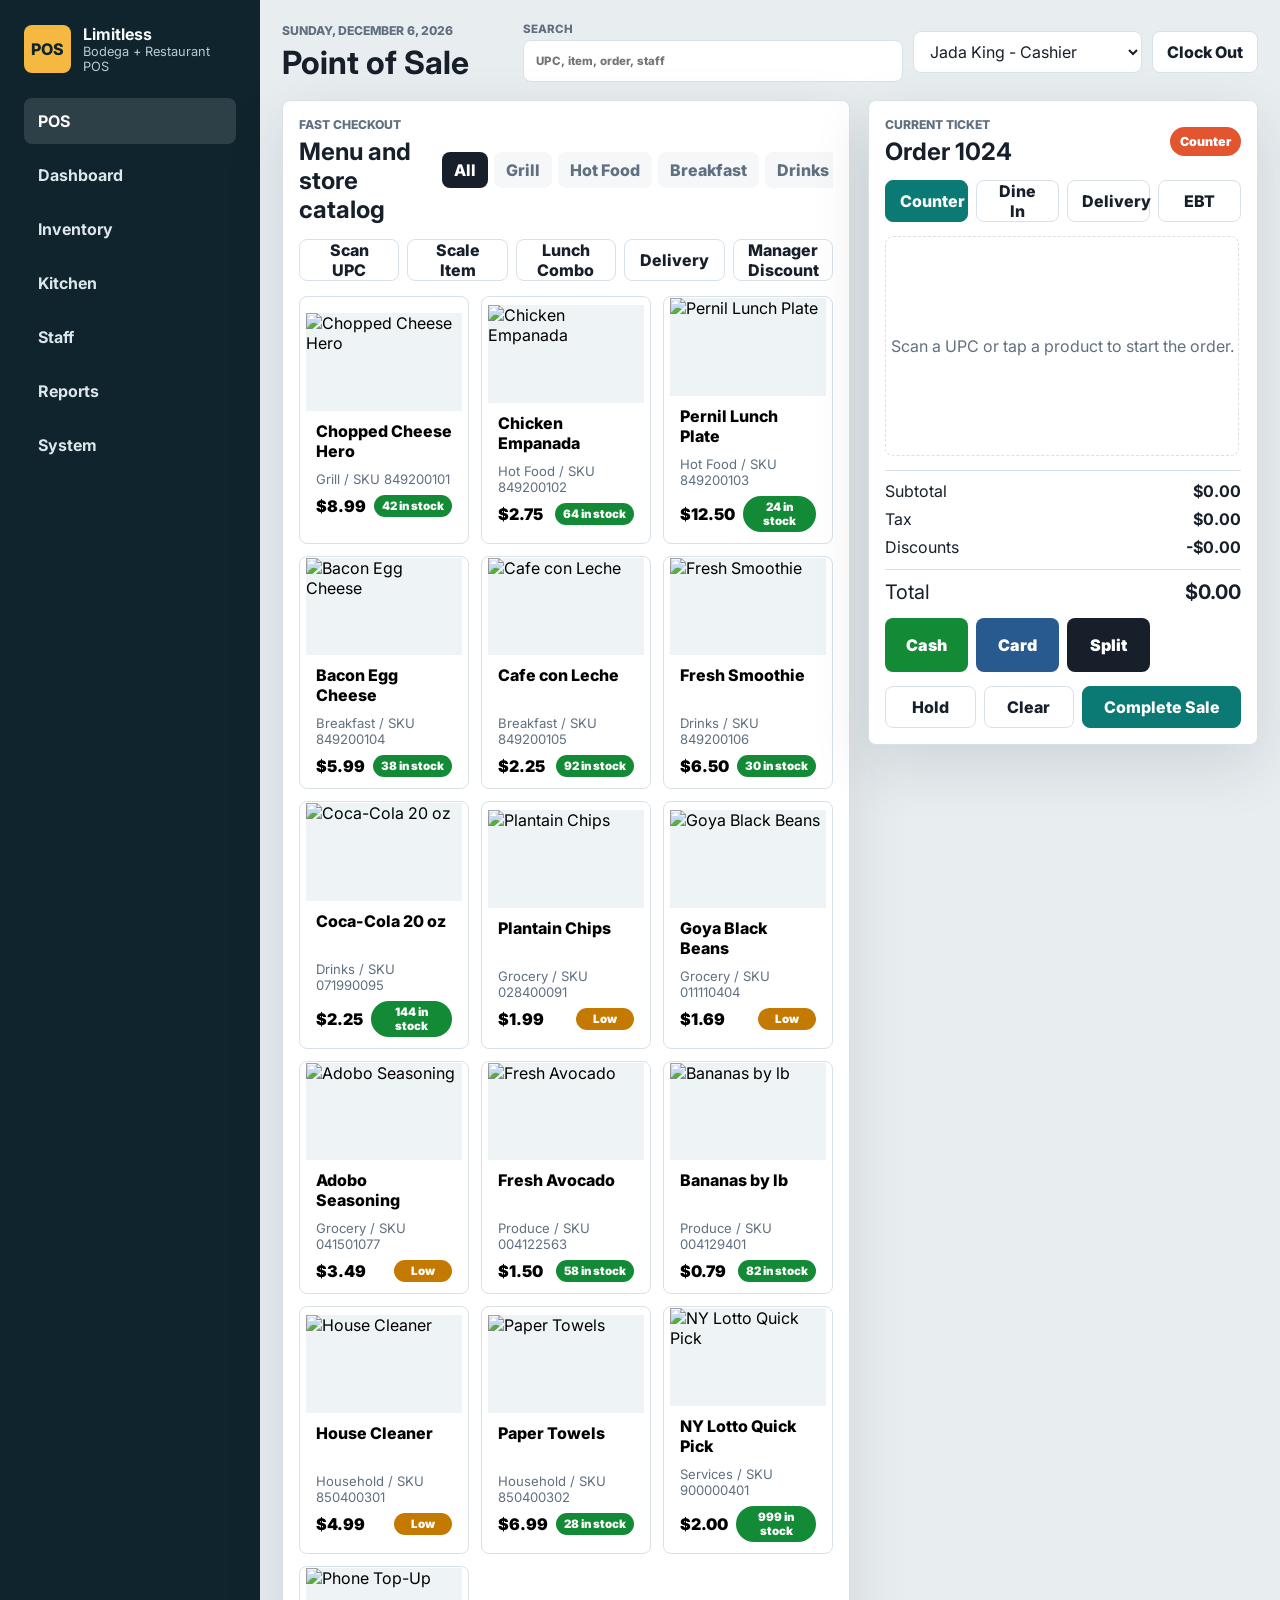
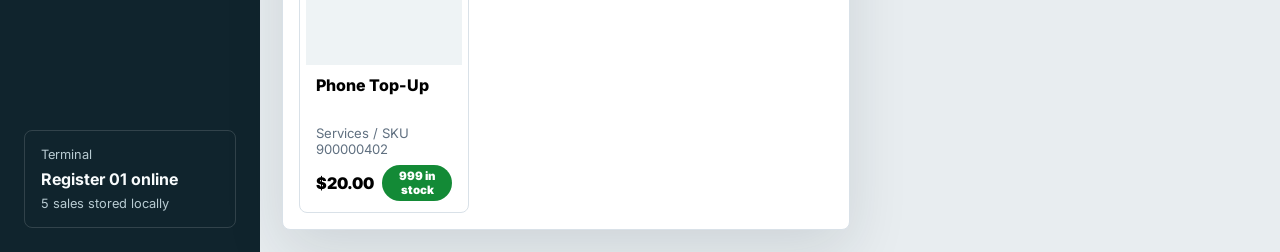
==== index.html @ 9c34be01 "Add files via upload" ====
<!DOCTYPE html>
<html lang="en">
<head>
  <meta charset="UTF-8">
  <meta name="viewport" content="width=device-width, initial-scale=1.0">
  <meta name="description" content="Modern bodega and restaurant POS demo with checkout, inventory, staff, reports, and operations tools.">
  <title>Limitless POS</title>
  <link rel="preconnect" href="https://fonts.googleapis.com">
  <link rel="preconnect" href="https://fonts.gstatic.com" crossorigin>
  <link href="https://fonts.googleapis.com/css2?family=Inter:wght@400;500;600;700;800&display=swap" rel="stylesheet">
  <link rel="stylesheet" href="styles.css">
</head>
<body>
  <div class="app-shell">
    <aside class="sidebar">
      <div class="brand-block">
        <div class="brand-mark">POS</div>
        <div>
          <strong>Limitless</strong>
          <span>Bodega + Restaurant POS</span>
        </div>
      </div>
      <nav class="nav-list" aria-label="Primary">
        <button class="nav-item active" data-view="pos" title="Point of sale"><span>POS</span></button>
        <button class="nav-item" data-view="dashboard" title="Owner dashboard"><span>Dashboard</span></button>
        <button class="nav-item" data-view="inventory" title="Inventory"><span>Inventory</span></button>
        <button class="nav-item" data-view="kitchen" title="Kitchen queue"><span>Kitchen</span></button>
        <button class="nav-item" data-view="staff" title="Staff"><span>Staff</span></button>
        <button class="nav-item" data-view="reports" title="Reports"><span>Reports</span></button>
        <button class="nav-item" data-view="settings" title="System"><span>System</span></button>
      </nav>
      <div class="terminal-card">
        <span>Terminal</span>
        <strong id="terminal-status">Register 01 online</strong>
        <small id="sync-status">Oracle Cloud sync ready</small>
      </div>
    </aside>

    <main class="workspace">
      <header class="topbar">
        <div>
          <p class="eyebrow" id="business-date">Friday, June 26, 2026</p>
          <h1 id="view-title">Point of Sale</h1>
        </div>
        <div class="topbar-actions">
          <label class="search-wrap" for="global-search">
            <span>Search</span>
            <input id="global-search" type="search" placeholder="UPC, item, order, staff">
          </label>
          <select id="staff-select" aria-label="Active staff member"></select>
          <button class="ghost-button" id="clock-button">Clock In</button>
        </div>
      </header>

      <section class="view active" id="view-pos" aria-labelledby="view-title">
        <div class="pos-layout">
          <section class="catalog-panel">
            <div class="panel-head">
              <div>
                <p class="eyebrow">Fast checkout</p>
                <h2>Menu and store catalog</h2>
              </div>
              <div class="mode-switch" id="category-tabs"></div>
            </div>
            <div class="quick-actions">
              <button data-action="scan">Scan UPC</button>
              <button data-action="weigh">Scale Item</button>
              <button data-action="combo">Lunch Combo</button>
              <button data-action="delivery">Delivery</button>
              <button data-action="discount">Manager Discount</button>
            </div>
            <div class="catalog-grid" id="catalog-grid"></div>
          </section>

          <aside class="ticket-panel">
            <div class="ticket-head">
              <div>
                <p class="eyebrow">Current ticket</p>
                <h2 id="ticket-number">Order 1024</h2>
              </div>
              <span class="pill" id="service-mode">Counter</span>
            </div>
            <div class="ticket-meta">
              <button class="chip active" data-service="Counter">Counter</button>
              <button class="chip" data-service="Dine In">Dine In</button>
              <button class="chip" data-service="Delivery">Delivery</button>
              <button class="chip" data-service="EBT">EBT</button>
            </div>
            <div class="cart-lines" id="cart-lines"></div>
            <div class="ticket-summary">
              <div><span>Subtotal</span><strong id="subtotal">$0.00</strong></div>
              <div><span>Tax</span><strong id="tax">$0.00</strong></div>
              <div><span>Discounts</span><strong id="discounts">$0.00</strong></div>
              <div class="grand-total"><span>Total</span><strong id="grand-total">$0.00</strong></div>
            </div>
            <div class="payment-row">
              <button class="pay cash" data-pay="cash">Cash</button>
              <button class="pay card" data-pay="card">Card</button>
              <button class="pay split" data-pay="split">Split</button>
            </div>
            <div class="ticket-actions">
              <button id="hold-order">Hold</button>
              <button id="clear-order">Clear</button>
              <button class="primary" id="complete-sale">Complete Sale</button>
            </div>
          </aside>
        </div>
      </section>

      <section class="view" id="view-dashboard"></section>
      <section class="view" id="view-inventory"></section>
      <section class="view" id="view-kitchen"></section>
      <section class="view" id="view-staff"></section>
      <section class="view" id="view-reports"></section>
      <section class="view" id="view-settings"></section>
    </main>
  </div>

  <dialog class="modal" id="payment-modal">
    <form method="dialog">
      <div class="modal-head">
        <div>
          <p class="eyebrow">Payment</p>
          <h2 id="payment-title">Close sale</h2>
        </div>
        <button class="icon-button" value="cancel" aria-label="Close">x</button>
      </div>
      <div class="payment-display">
        <span>Amount due</span>
        <strong id="amount-due">$0.00</strong>
      </div>
      <label class="field">Tendered
        <input id="tendered-input" type="number" min="0" step="0.01" placeholder="0.00">
      </label>
      <div class="cash-grid" id="cash-grid"></div>
      <div class="modal-actions">
        <button value="cancel">Cancel</button>
        <button class="primary" id="confirm-payment" value="default">Finalize</button>
      </div>
    </form>
  </dialog>

  <div class="toast-stack" id="toast-stack" aria-live="polite"></div>
  <script src="app.js"></script>
</body>
</html>
---- styles.css ----
:root {
  --ink: #17202a;
  --muted: #607080;
  --line: #d9e1e8;
  --paper: #ffffff;
  --soft: #f5f7f9;
  --soft-2: #eef3f5;
  --brand: #0b7a75;
  --brand-2: #e2552f;
  --accent: #f5b942;
  --ok: #138a36;
  --warn: #c47a00;
  --danger: #b42318;
  --shadow: 0 20px 60px rgba(17, 32, 44, 0.12);
}

* {
  box-sizing: border-box;
}

html {
  color: var(--ink);
  font-family: Inter, Arial, sans-serif;
  background: #e8edf0;
}

body {
  min-height: 100vh;
  margin: 0;
}

button,
input,
select {
  font: inherit;
}

button {
  border: 0;
  cursor: pointer;
}

.app-shell {
  display: grid;
  grid-template-columns: 260px minmax(0, 1fr);
  min-height: 100vh;
}

.sidebar {
  display: flex;
  flex-direction: column;
  gap: 24px;
  padding: 24px;
  color: #f8fbfc;
  background: #10242d;
}

.brand-block {
  display: flex;
  align-items: center;
  gap: 12px;
}

.brand-mark {
  display: grid;
  width: 48px;
  height: 48px;
  place-items: center;
  border-radius: 8px;
  color: #10242d;
  background: var(--accent);
  font-weight: 800;
}

.brand-block strong,
.brand-block span {
  display: block;
}

.brand-block span,
.terminal-card span,
.terminal-card small {
  color: #b8cbd2;
  font-size: 0.8rem;
}

.nav-list {
  display: grid;
  gap: 8px;
}

.nav-item {
  width: 100%;
  padding: 13px 14px;
  border-radius: 8px;
  color: #dbe7eb;
  background: transparent;
  text-align: left;
  font-weight: 700;
}

.nav-item:hover,
.nav-item.active {
  color: #ffffff;
  background: rgba(255, 255, 255, 0.12);
}

.terminal-card {
  display: grid;
  gap: 7px;
  margin-top: auto;
  padding: 16px;
  border: 1px solid rgba(255, 255, 255, 0.14);
  border-radius: 8px;
}

.workspace {
  min-width: 0;
  padding: 22px;
}

.topbar {
  display: flex;
  align-items: center;
  justify-content: space-between;
  gap: 18px;
  margin-bottom: 18px;
}

.topbar h1,
.panel-head h2,
.ticket-head h2,
.section-title h2 {
  margin: 0;
}

.eyebrow {
  margin: 0 0 5px;
  color: var(--muted);
  font-size: 0.76rem;
  font-weight: 800;
  letter-spacing: 0;
  text-transform: uppercase;
}

.topbar-actions {
  display: flex;
  align-items: center;
  gap: 10px;
}

.search-wrap {
  display: grid;
  gap: 4px;
  color: var(--muted);
  font-size: 0.72rem;
  font-weight: 800;
  text-transform: uppercase;
}

input,
select,
.field textarea {
  min-height: 42px;
  border: 1px solid var(--line);
  border-radius: 8px;
  padding: 0 12px;
  color: var(--ink);
  background: var(--paper);
}

#global-search {
  width: min(34vw, 380px);
}

.ghost-button,
.quick-actions button,
.ticket-actions button,
.chip,
.cash-grid button,
.modal-actions button {
  min-height: 42px;
  border: 1px solid var(--line);
  border-radius: 8px;
  padding: 0 14px;
  color: var(--ink);
  background: var(--paper);
  font-weight: 800;
}

.primary,
#complete-sale.primary,
.modal-actions .primary {
  color: #ffffff;
  border-color: var(--brand);
  background: var(--brand);
}

.view {
  display: none;
}

.view.active {
  display: block;
}

.pos-layout {
  display: grid;
  grid-template-columns: minmax(0, 1fr) 390px;
  gap: 18px;
  align-items: start;
}

.catalog-panel,
.ticket-panel,
.data-panel,
.metric-card,
.table-panel,
.kitchen-card,
.staff-card,
.system-card {
  border: 1px solid var(--line);
  border-radius: 8px;
  background: var(--paper);
  box-shadow: var(--shadow);
}

.catalog-panel,
.ticket-panel,
.data-panel {
  padding: 16px;
}

.panel-head,
.ticket-head,
.section-title,
.modal-head,
.card-head {
  display: flex;
  align-items: center;
  justify-content: space-between;
  gap: 14px;
}

.mode-switch {
  display: flex;
  gap: 6px;
  overflow-x: auto;
  padding-bottom: 2px;
}

.mode-switch button {
  min-height: 36px;
  border-radius: 8px;
  padding: 0 12px;
  color: var(--muted);
  background: var(--soft);
  font-weight: 800;
  white-space: nowrap;
}

.mode-switch button.active {
  color: #ffffff;
  background: var(--ink);
}

.quick-actions {
  display: grid;
  grid-template-columns: repeat(5, minmax(0, 1fr));
  gap: 8px;
  margin: 15px 0;
}

.catalog-grid {
  display: grid;
  grid-template-columns: repeat(auto-fill, minmax(170px, 1fr));
  gap: 12px;
}

.product-card {
  overflow: hidden;
  border: 1px solid var(--line);
  border-radius: 8px;
  background: #ffffff;
  text-align: left;
}

.product-card img {
  display: block;
  width: 100%;
  aspect-ratio: 16 / 10;
  object-fit: cover;
  background: var(--soft-2);
}

.product-body {
  display: grid;
  gap: 8px;
  padding: 10px;
}

.product-name {
  min-height: 42px;
  font-weight: 800;
}

.product-meta,
.line-meta,
.subtle {
  color: var(--muted);
  font-size: 0.82rem;
}

.product-bottom {
  display: flex;
  align-items: center;
  justify-content: space-between;
  gap: 8px;
}

.price {
  font-weight: 900;
}

.stock-dot {
  min-width: 58px;
  border-radius: 999px;
  padding: 4px 8px;
  color: #ffffff;
  background: var(--ok);
  font-size: 0.72rem;
  font-weight: 900;
  text-align: center;
}

.stock-dot.low {
  background: var(--warn);
}

.stock-dot.out {
  background: var(--danger);
}

.ticket-panel {
  position: sticky;
  top: 16px;
  display: grid;
  gap: 14px;
}

.pill {
  border-radius: 999px;
  padding: 7px 10px;
  color: #ffffff;
  background: var(--brand-2);
  font-size: 0.78rem;
  font-weight: 900;
}

.ticket-meta,
.payment-row,
.ticket-actions {
  display: grid;
  grid-template-columns: repeat(4, minmax(0, 1fr));
  gap: 8px;
}

.ticket-actions {
  grid-template-columns: 0.8fr 0.8fr 1.4fr;
}

.chip.active {
  color: #ffffff;
  border-color: var(--brand);
  background: var(--brand);
}

.cart-lines {
  display: grid;
  gap: 8px;
  min-height: 220px;
  max-height: 42vh;
  overflow: auto;
  padding-right: 2px;
}

.empty-state {
  display: grid;
  place-items: center;
  min-height: 220px;
  border: 1px dashed var(--line);
  border-radius: 8px;
  color: var(--muted);
  text-align: center;
}

.cart-line {
  display: grid;
  grid-template-columns: 1fr auto;
  gap: 10px;
  padding: 10px;
  border: 1px solid var(--line);
  border-radius: 8px;
  background: var(--soft);
}

.qty-tools {
  display: flex;
  align-items: center;
  gap: 5px;
}

.qty-tools button,
.icon-button {
  display: grid;
  width: 32px;
  height: 32px;
  place-items: center;
  border-radius: 8px;
  color: var(--ink);
  background: #ffffff;
  border: 1px solid var(--line);
  font-weight: 900;
}

.ticket-summary {
  display: grid;
  gap: 8px;
  padding-top: 10px;
  border-top: 1px solid var(--line);
}

.ticket-summary div {
  display: flex;
  justify-content: space-between;
  gap: 12px;
}

.grand-total {
  align-items: center;
  margin-top: 4px;
  padding-top: 10px;
  border-top: 1px solid var(--line);
  font-size: 1.25rem;
}

.pay {
  min-height: 54px;
  border-radius: 8px;
  color: #ffffff;
  font-weight: 900;
}

.pay.cash {
  background: var(--ok);
}

.pay.card {
  background: #285a8f;
}

.pay.split {
  background: var(--ink);
}

.dashboard-grid,
.inventory-layout,
.staff-grid,
.reports-grid,
.settings-grid {
  display: grid;
  gap: 14px;
}

.dashboard-grid {
  grid-template-columns: repeat(4, minmax(0, 1fr));
}

.metric-card {
  padding: 16px;
}

.metric-card strong {
  display: block;
  margin-top: 8px;
  font-size: 1.55rem;
}

.metric-card small {
  color: var(--muted);
}

.wide {
  grid-column: span 2;
}

.full {
  grid-column: 1 / -1;
}

.chart-bars {
  display: flex;
  align-items: end;
  gap: 8px;
  min-height: 220px;
  padding-top: 16px;
}

.bar {
  display: grid;
  align-items: end;
  flex: 1;
  min-width: 32px;
  height: 180px;
  border-radius: 8px 8px 4px 4px;
  background: linear-gradient(180deg, var(--brand), #5fb3ad);
}

.bar span {
  transform: translateY(24px);
  color: var(--muted);
  font-size: 0.76rem;
  text-align: center;
}

table {
  width: 100%;
  border-collapse: collapse;
}

th,
td {
  padding: 12px 10px;
  border-bottom: 1px solid var(--line);
  text-align: left;
}

th {
  color: var(--muted);
  font-size: 0.76rem;
  text-transform: uppercase;
}

.status {
  display: inline-block;
  border-radius: 999px;
  padding: 5px 8px;
  color: #ffffff;
  background: var(--ok);
  font-size: 0.74rem;
  font-weight: 900;
}

.status.warn {
  background: var(--warn);
}

.status.danger {
  background: var(--danger);
}

.inventory-layout {
  grid-template-columns: 1.3fr 0.7fr;
}

.reorder-list,
.kitchen-grid {
  display: grid;
  gap: 14px;
}

.reorder-list,
.kitchen-grid,
.staff-grid,
.settings-grid {
  grid-template-columns: repeat(auto-fit, minmax(250px, 1fr));
}

.reorder-item,
.kitchen-card,
.staff-card,
.system-card {
  display: grid;
  gap: 10px;
  padding: 14px;
}

.progress-track {
  height: 10px;
  overflow: hidden;
  border-radius: 999px;
  background: var(--soft-2);
}

.progress-track span {
  display: block;
  height: 100%;
  border-radius: inherit;
  background: var(--brand);
}

.kitchen-card {
  border-left: 5px solid var(--brand-2);
}

.kitchen-items {
  display: grid;
  gap: 6px;
  color: var(--muted);
}

.staff-avatar {
  display: grid;
  width: 50px;
  height: 50px;
  place-items: center;
  border-radius: 8px;
  color: #ffffff;
  background: var(--brand);
  font-weight: 900;
}

.staff-card .card-head {
  justify-content: start;
}

.report-kpis {
  display: grid;
  grid-template-columns: repeat(auto-fit, minmax(160px, 1fr));
  gap: 10px;
}

.report-kpis div {
  padding: 12px;
  border-radius: 8px;
  background: var(--soft);
}

.modal {
  width: min(460px, calc(100vw - 28px));
  border: 0;
  border-radius: 8px;
  padding: 0;
  box-shadow: var(--shadow);
}

.modal::backdrop {
  background: rgba(16, 36, 45, 0.52);
}

.modal form {
  display: grid;
  gap: 14px;
  padding: 18px;
}

.payment-display {
  display: flex;
  align-items: center;
  justify-content: space-between;
  padding: 14px;
  border-radius: 8px;
  background: var(--soft);
}

.payment-display strong {
  font-size: 1.8rem;
}

.field {
  display: grid;
  gap: 6px;
  color: var(--muted);
  font-weight: 800;
}

.cash-grid {
  display: grid;
  grid-template-columns: repeat(4, minmax(0, 1fr));
  gap: 8px;
}

.modal-actions {
  display: grid;
  grid-template-columns: 1fr 1fr;
  gap: 8px;
}

.toast-stack {
  position: fixed;
  right: 18px;
  bottom: 18px;
  display: grid;
  gap: 10px;
  z-index: 10;
}

.toast {
  max-width: 360px;
  padding: 12px 14px;
  border-radius: 8px;
  color: #ffffff;
  background: var(--ink);
  box-shadow: var(--shadow);
}

@media (max-width: 1180px) {
  .app-shell {
    grid-template-columns: 86px minmax(0, 1fr);
  }

  .sidebar {
    padding: 16px 12px;
  }

  .brand-block div:not(.brand-mark),
  .nav-item span,
  .terminal-card {
    display: none;
  }

  .brand-mark {
    width: 54px;
  }

  .nav-item {
    text-align: center;
  }

  .pos-layout,
  .inventory-layout {
    grid-template-columns: 1fr;
  }

  .ticket-panel {
    position: static;
  }
}

@media (max-width: 820px) {
  .app-shell {
    display: block;
  }

  .sidebar {
    position: sticky;
    top: 0;
    z-index: 5;
    display: grid;
    grid-template-columns: auto 1fr;
    gap: 10px;
    padding: 10px;
  }

  .nav-list {
    display: flex;
    overflow-x: auto;
  }

  .brand-block div:not(.brand-mark) {
    display: block;
  }

  .workspace {
    padding: 14px;
  }

  .topbar,
  .topbar-actions,
  .panel-head {
    align-items: stretch;
    flex-direction: column;
  }

  #global-search {
    width: 100%;
  }

  .quick-actions,
  .dashboard-grid,
  .ticket-meta,
  .payment-row,
  .ticket-actions {
    grid-template-columns: repeat(2, minmax(0, 1fr));
  }

  .catalog-grid {
    grid-template-columns: repeat(auto-fill, minmax(145px, 1fr));
  }

  .wide {
    grid-column: 1 / -1;
  }
}

@media (max-width: 520px) {
  .quick-actions,
  .dashboard-grid,
  .ticket-meta,
  .payment-row,
  .ticket-actions,
  .cash-grid {
    grid-template-columns: 1fr;
  }
}
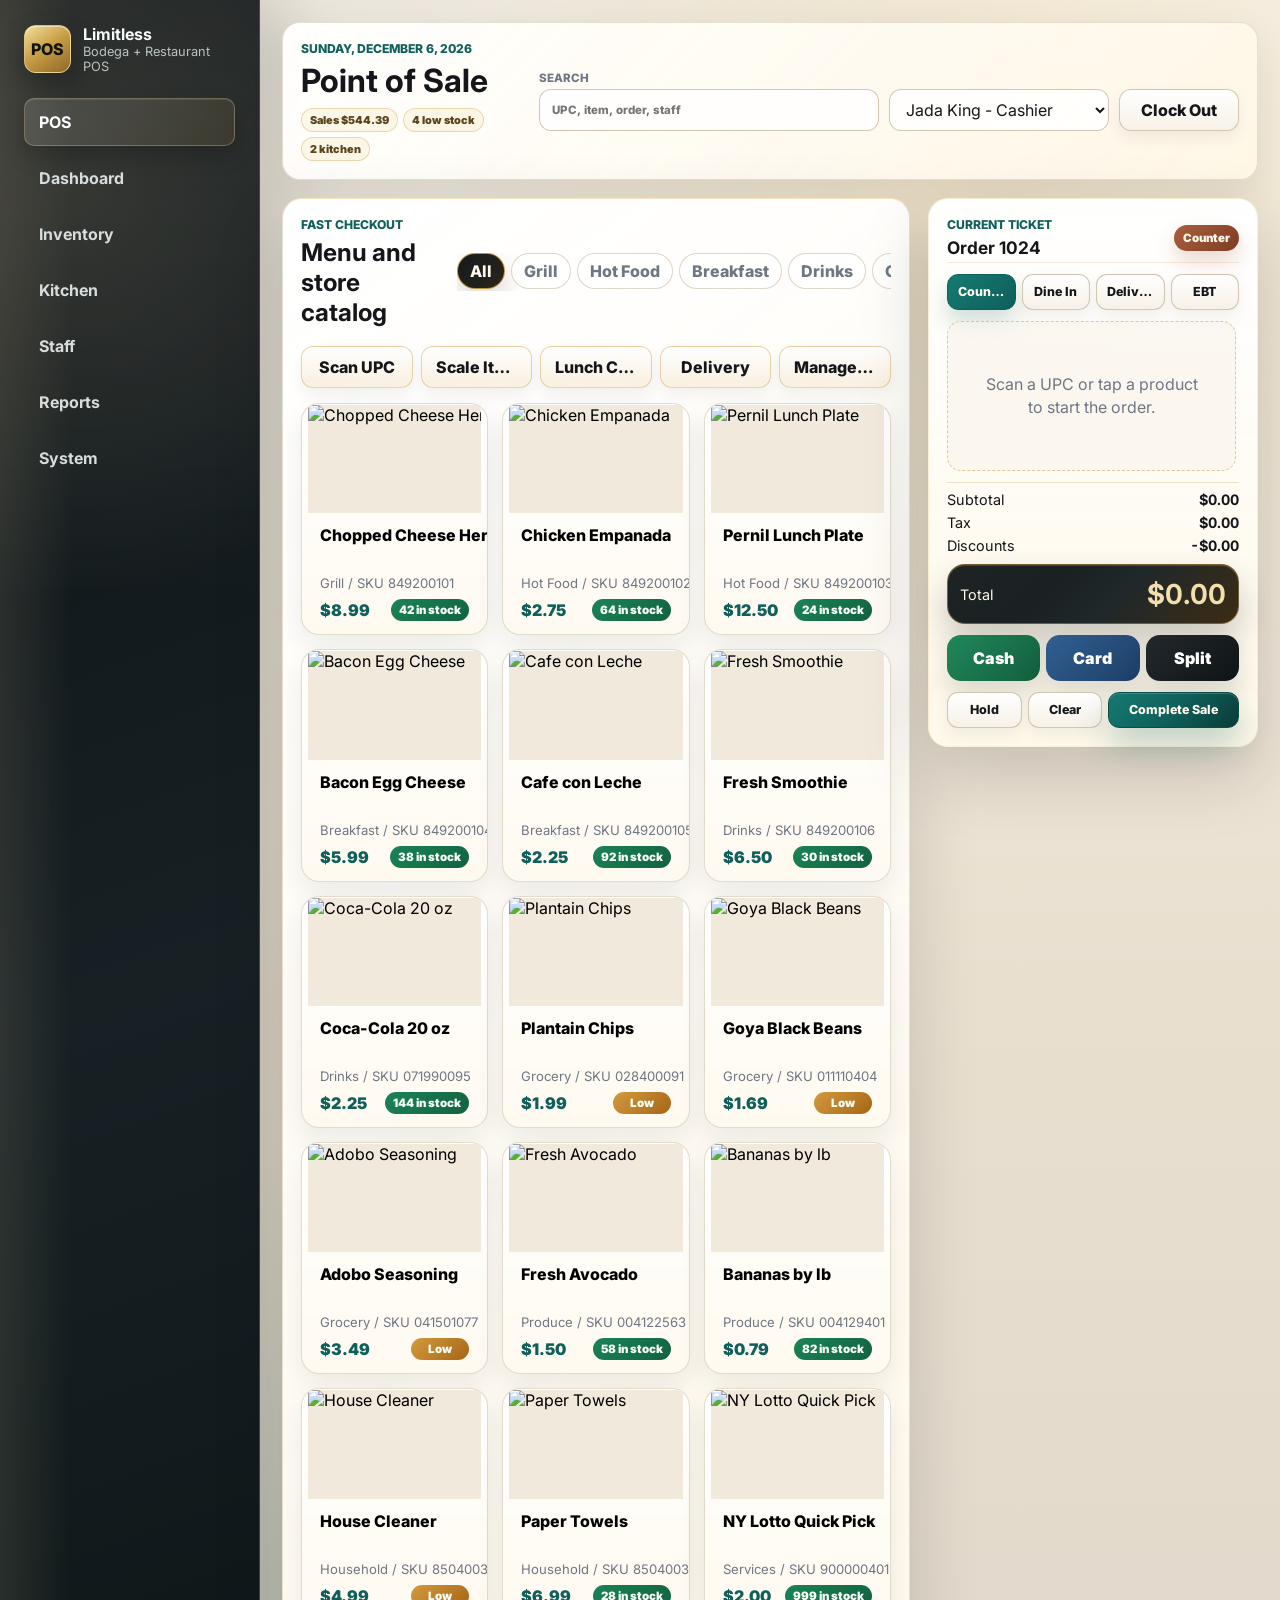
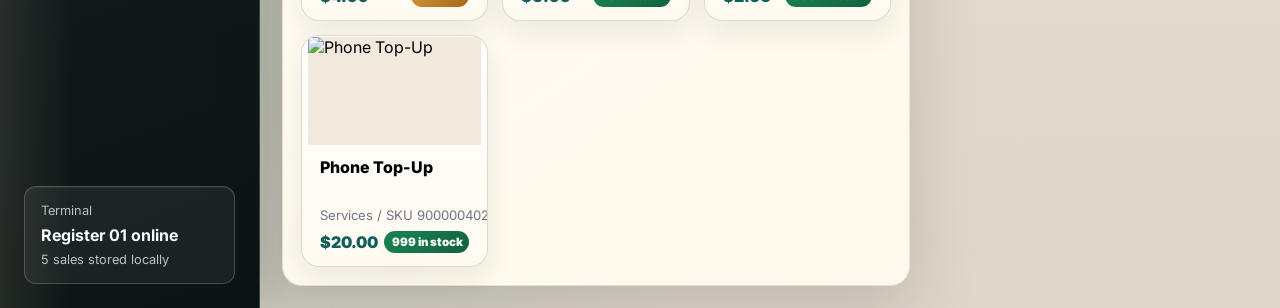
==== commit 595292e7: "Add files via upload" ====
--- a/index.html
+++ b/index.html
@@ -5,6 +5,7 @@
   <meta charset="UTF-8">
   <meta name="viewport" content="width=device-width, initial-scale=1.0">
   <meta name="description" content="Modern bodega and restaurant POS demo with checkout, inventory, staff, reports, and operations tools.">
+  <meta name="theme-color" content="#0f1416">
   <title>Limitless POS</title>
   <link rel="preconnect" href="https://fonts.googleapis.com">
   <link rel="preconnect" href="https://fonts.gstatic.com" crossorigin>
@@ -36,12 +37,25 @@
         <small id="sync-status">Oracle Cloud sync ready</small>
       </div>
     </aside>
+    <button class="sidebar-backdrop" id="sidebar-backdrop" type="button" aria-label="Close navigation"></button>
 
     <main class="workspace">
       <header class="topbar">
-        <div>
-          <p class="eyebrow" id="business-date">Friday, June 26, 2026</p>
-          <h1 id="view-title">Point of Sale</h1>
+        <div class="topbar-title">
+          <button class="mobile-menu-button" id="mobile-menu-button" type="button" aria-label="Open navigation" aria-expanded="false">
+            <span></span>
+            <span></span>
+            <span></span>
+          </button>
+          <div>
+            <p class="eyebrow" id="business-date">Friday, June 26, 2026</p>
+            <h1 id="view-title">Point of Sale</h1>
+            <div class="topbar-badges" aria-label="Business snapshot">
+              <span id="topbar-sales">Sales $0</span>
+              <span id="topbar-low-stock">0 low stock</span>
+              <span id="topbar-kitchen">0 kitchen</span>
+            </div>
+          </div>
         </div>
         <div class="topbar-actions">
           <label class="search-wrap" for="global-search">
@@ -118,13 +132,13 @@
   </div>
 
   <dialog class="modal" id="payment-modal">
-    <form method="dialog">
+    <form id="payment-form">
       <div class="modal-head">
         <div>
           <p class="eyebrow">Payment</p>
           <h2 id="payment-title">Close sale</h2>
         </div>
-        <button class="icon-button" value="cancel" aria-label="Close">x</button>
+        <button class="icon-button" id="payment-close" type="button" aria-label="Close">x</button>
       </div>
       <div class="payment-display">
         <span>Amount due</span>
@@ -135,10 +149,27 @@
       </label>
       <div class="cash-grid" id="cash-grid"></div>
       <div class="modal-actions">
-        <button value="cancel">Cancel</button>
-        <button class="primary" id="confirm-payment" value="default">Finalize</button>
+        <button id="cancel-payment" type="button">Cancel</button>
+        <button class="primary" id="confirm-payment" type="button">Finalize</button>
       </div>
     </form>
+  </dialog>
+
+  <dialog class="receipt-modal" id="receipt-modal">
+    <div class="receipt-shell">
+      <div class="receipt-toolbar">
+        <div>
+          <p class="eyebrow">Receipt preview</p>
+          <h2>Sale complete</h2>
+        </div>
+        <button class="icon-button" id="receipt-close" type="button" aria-label="Close receipt">x</button>
+      </div>
+      <article class="luxury-receipt" id="receipt-content"></article>
+      <div class="receipt-actions">
+        <button id="receipt-print" type="button">Print Receipt</button>
+        <button class="primary" id="receipt-done" type="button">Done</button>
+      </div>
+    </div>
   </dialog>
 
   <div class="toast-stack" id="toast-stack" aria-live="polite"></div>
--- a/styles.css
+++ b/styles.css
@@ -1,32 +1,55 @@
 :root {
-  --ink: #17202a;
-  --muted: #607080;
-  --line: #d9e1e8;
-  --paper: #ffffff;
-  --soft: #f5f7f9;
-  --soft-2: #eef3f5;
-  --brand: #0b7a75;
-  --brand-2: #e2552f;
-  --accent: #f5b942;
-  --ok: #138a36;
-  --warn: #c47a00;
-  --danger: #b42318;
-  --shadow: 0 20px 60px rgba(17, 32, 44, 0.12);
+  --ink: #141619;
+  --muted: #6f7783;
+  --line: #e0d8ca;
+  --paper: #fffdf8;
+  --paper-strong: #ffffff;
+  --soft: #f7f2e9;
+  --soft-2: #eee7db;
+  --brand: #0f5f5a;
+  --brand-2: #9f4f2f;
+  --accent: #c79d45;
+  --accent-2: #f3dfad;
+  --ok: #16734a;
+  --warn: #b87322;
+  --danger: #a63f33;
+  --charcoal: #0f1416;
+  --charcoal-2: #1e2428;
+  --shadow: 0 24px 70px rgba(15, 20, 22, 0.16);
+  --shadow-soft: 0 12px 34px rgba(15, 20, 22, 0.08);
+  --hairline-gold: rgba(243, 223, 173, 0.46);
 }
 
 * {
   box-sizing: border-box;
+}
+
+*,
+*::before,
+*::after {
+  min-width: 0;
 }
 
 html {
   color: var(--ink);
   font-family: Inter, Arial, sans-serif;
-  background: #e8edf0;
+  background: #ebe5d9;
+  -webkit-text-size-adjust: 100%;
 }
 
 body {
   min-height: 100vh;
   margin: 0;
+  overflow-x: hidden;
+  background:
+    radial-gradient(circle at 76% 12%, rgba(199, 157, 69, 0.18), transparent 28%),
+    radial-gradient(circle at 18% 86%, rgba(15, 95, 90, 0.12), transparent 26%),
+    linear-gradient(135deg, rgba(15, 20, 22, 0.08), transparent 34%),
+    linear-gradient(180deg, #f7f1e6 0%, #e9dfcf 52%, #dfd7cb 100%);
+}
+
+body.nav-locked {
+  overflow: hidden;
 }
 
 button,
@@ -38,21 +61,64 @@
 button {
   border: 0;
   cursor: pointer;
+  touch-action: manipulation;
+  white-space: nowrap;
+  word-break: keep-all;
+  overflow-wrap: normal;
+  transition: transform 160ms ease, box-shadow 160ms ease, border-color 160ms ease, background 160ms ease, color 160ms ease;
+}
+
+button:hover {
+  transform: translateY(-1px);
+}
+
+button:focus-visible,
+input:focus-visible,
+select:focus-visible {
+  outline: 3px solid rgba(199, 157, 69, 0.35);
+  outline-offset: 2px;
 }
 
 .app-shell {
   display: grid;
   grid-template-columns: 260px minmax(0, 1fr);
+  width: 100%;
   min-height: 100vh;
 }
 
 .sidebar {
+  position: relative;
   display: flex;
   flex-direction: column;
+  overflow: hidden;
   gap: 24px;
   padding: 24px;
   color: #f8fbfc;
-  background: #10242d;
+  background:
+    linear-gradient(180deg, rgba(255, 255, 255, 0.06), transparent 32%),
+    linear-gradient(160deg, #0d1214 0%, #172024 52%, #0c1515 100%);
+  border-right: 1px solid rgba(243, 223, 173, 0.22);
+  box-shadow: 18px 0 60px rgba(15, 20, 22, 0.18);
+}
+
+.sidebar::before {
+  content: "";
+  position: absolute;
+  inset: 0;
+  pointer-events: none;
+  background:
+    linear-gradient(90deg, rgba(243, 223, 173, 0.13), transparent 28%),
+    radial-gradient(circle at 28% 10%, rgba(243, 223, 173, 0.16), transparent 24%);
+  opacity: 0.82;
+}
+
+.sidebar > * {
+  position: relative;
+  z-index: 1;
+}
+
+.sidebar-backdrop {
+  display: none;
 }
 
 .brand-block {
@@ -66,9 +132,11 @@
   width: 48px;
   height: 48px;
   place-items: center;
-  border-radius: 8px;
-  color: #10242d;
-  background: var(--accent);
+  border: 1px solid rgba(243, 223, 173, 0.65);
+  border-radius: 12px;
+  color: #11130f;
+  background: linear-gradient(145deg, #f5df9d 0%, #c79d45 48%, #8f6827 100%);
+  box-shadow: inset 0 1px 0 rgba(255, 255, 255, 0.45), 0 12px 26px rgba(0, 0, 0, 0.28);
   font-weight: 800;
 }
 
@@ -80,7 +148,7 @@
 .brand-block span,
 .terminal-card span,
 .terminal-card small {
-  color: #b8cbd2;
+  color: #b9c3c1;
   font-size: 0.8rem;
 }
 
@@ -92,8 +160,9 @@
 .nav-item {
   width: 100%;
   padding: 13px 14px;
-  border-radius: 8px;
-  color: #dbe7eb;
+  border: 1px solid transparent;
+  border-radius: 10px;
+  color: #d7dddc;
   background: transparent;
   text-align: left;
   font-weight: 700;
@@ -102,7 +171,9 @@
 .nav-item:hover,
 .nav-item.active {
   color: #ffffff;
-  background: rgba(255, 255, 255, 0.12);
+  border-color: rgba(243, 223, 173, 0.28);
+  background: linear-gradient(135deg, rgba(255, 255, 255, 0.14), rgba(199, 157, 69, 0.11));
+  box-shadow: inset 0 1px 0 rgba(255, 255, 255, 0.1), 0 10px 22px rgba(0, 0, 0, 0.2);
 }
 
 .terminal-card {
@@ -110,21 +181,97 @@
   gap: 7px;
   margin-top: auto;
   padding: 16px;
-  border: 1px solid rgba(255, 255, 255, 0.14);
-  border-radius: 8px;
+  border: 1px solid rgba(243, 223, 173, 0.22);
+  border-radius: 12px;
+  background: rgba(255, 255, 255, 0.06);
+  box-shadow: inset 0 1px 0 rgba(255, 255, 255, 0.08);
 }
 
 .workspace {
+  width: 100%;
+  max-width: 100%;
   min-width: 0;
   padding: 22px;
 }
 
+.workspace,
+.view,
+.pos-layout,
+.catalog-panel,
+.ticket-panel,
+.data-panel,
+.metric-card,
+.staff-card,
+.system-card,
+.kitchen-card {
+  min-width: 0;
+}
+
 .topbar {
-  display: flex;
+  display: grid;
+  grid-template-columns: minmax(220px, 1fr) minmax(520px, 700px);
   align-items: center;
   justify-content: space-between;
   gap: 18px;
   margin-bottom: 18px;
+  padding: 18px;
+  border: 1px solid rgba(224, 216, 202, 0.82);
+  border-radius: 18px;
+  background:
+    linear-gradient(135deg, rgba(255, 255, 255, 0.88), rgba(255, 246, 226, 0.76)),
+    rgba(255, 253, 248, 0.82);
+  box-shadow: var(--shadow-soft);
+  backdrop-filter: blur(16px);
+}
+
+.topbar > * {
+  min-width: 0;
+}
+
+.topbar-title {
+  display: flex;
+  align-items: center;
+  gap: 12px;
+  min-width: 0;
+}
+
+.topbar-title > div {
+  min-width: 0;
+}
+
+.mobile-menu-button {
+  display: none;
+  width: 46px;
+  height: 46px;
+  flex: 0 0 auto;
+  place-items: center;
+  border: 1px solid rgba(199, 157, 69, 0.5);
+  border-radius: 14px;
+  background:
+    linear-gradient(145deg, rgba(255, 255, 255, 0.96), rgba(248, 239, 221, 0.92)),
+    #ffffff;
+  box-shadow: 0 12px 26px rgba(15, 20, 22, 0.12), inset 0 1px 0 rgba(255, 255, 255, 0.8);
+}
+
+.mobile-menu-button span {
+  display: block;
+  width: 18px;
+  height: 2px;
+  border-radius: 99px;
+  background: linear-gradient(90deg, var(--charcoal), var(--accent));
+  transition: transform 180ms ease, opacity 180ms ease;
+}
+
+.app-shell.sidebar-open .mobile-menu-button span:nth-child(1) {
+  transform: translateY(6px) rotate(45deg);
+}
+
+.app-shell.sidebar-open .mobile-menu-button span:nth-child(2) {
+  opacity: 0;
+}
+
+.app-shell.sidebar-open .mobile-menu-button span:nth-child(3) {
+  transform: translateY(-6px) rotate(-45deg);
 }
 
 .topbar h1,
@@ -132,11 +279,20 @@
 .ticket-head h2,
 .section-title h2 {
   margin: 0;
+  color: #141619;
+  overflow-wrap: normal;
+  word-break: normal;
+}
+
+.topbar h1 {
+  overflow: hidden;
+  text-overflow: ellipsis;
+  white-space: nowrap;
 }
 
 .eyebrow {
   margin: 0 0 5px;
-  color: var(--muted);
+  color: var(--brand);
   font-size: 0.76rem;
   font-weight: 800;
   letter-spacing: 0;
@@ -144,14 +300,19 @@
 }
 
 .topbar-actions {
-  display: flex;
-  align-items: center;
+  display: grid;
+  grid-template-columns: minmax(240px, 1fr) minmax(170px, 220px) minmax(104px, 120px);
+  align-items: end;
   gap: 10px;
+  min-width: 0;
+  justify-self: end;
+  width: 100%;
 }
 
 .search-wrap {
   display: grid;
   gap: 4px;
+  min-width: 0;
   color: var(--muted);
   font-size: 0.72rem;
   font-weight: 800;
@@ -161,16 +322,23 @@
 input,
 select,
 .field textarea {
+  width: 100%;
   min-height: 42px;
-  border: 1px solid var(--line);
-  border-radius: 8px;
+  border: 1px solid rgba(196, 181, 155, 0.75);
+  border-radius: 12px;
   padding: 0 12px;
   color: var(--ink);
-  background: var(--paper);
+  background: rgba(255, 255, 255, 0.82);
+  box-shadow: inset 0 1px 0 rgba(255, 255, 255, 0.9);
 }
 
 #global-search {
-  width: min(34vw, 380px);
+  width: 100%;
+}
+
+#staff-select,
+#clock-button {
+  width: 100%;
 }
 
 .ghost-button,
@@ -179,21 +347,53 @@
 .chip,
 .cash-grid button,
 .modal-actions button {
+  min-width: 0;
   min-height: 42px;
-  border: 1px solid var(--line);
-  border-radius: 8px;
+  border: 1px solid rgba(196, 181, 155, 0.75);
+  border-radius: 12px;
   padding: 0 14px;
   color: var(--ink);
-  background: var(--paper);
+  background: linear-gradient(180deg, #ffffff 0%, #f7f1e7 100%);
+  box-shadow: 0 7px 16px rgba(15, 20, 22, 0.06);
   font-weight: 800;
+  line-height: 1;
+  overflow: hidden;
+  text-overflow: ellipsis;
+  white-space: nowrap;
+}
+
+.ticket-panel .chip,
+.ticket-panel .ticket-actions button {
+  min-height: 36px;
+  padding: 0 10px;
+  border-radius: 11px;
+  font-size: 0.78rem;
+}
+
+.quick-actions button {
+  border-color: rgba(199, 157, 69, 0.42);
+  background:
+    linear-gradient(180deg, rgba(255, 255, 255, 0.96), rgba(248, 239, 221, 0.94)),
+    #ffffff;
+}
+
+.ghost-button:hover,
+.quick-actions button:hover,
+.ticket-actions button:hover,
+.chip:hover,
+.cash-grid button:hover,
+.modal-actions button:hover {
+  border-color: rgba(199, 157, 69, 0.82);
+  box-shadow: 0 12px 24px rgba(15, 20, 22, 0.12);
 }
 
 .primary,
 #complete-sale.primary,
 .modal-actions .primary {
-  color: #ffffff;
-  border-color: var(--brand);
-  background: var(--brand);
+  color: #fffaf0;
+  border-color: #0d4d49;
+  background: linear-gradient(135deg, #157a72 0%, #0f5f5a 52%, #0a3b38 100%);
+  box-shadow: 0 16px 32px rgba(15, 95, 90, 0.28), inset 0 1px 0 rgba(255, 255, 255, 0.18);
 }
 
 .view {
@@ -206,7 +406,7 @@
 
 .pos-layout {
   display: grid;
-  grid-template-columns: minmax(0, 1fr) 390px;
+  grid-template-columns: minmax(0, 1fr) minmax(300px, 330px);
   gap: 18px;
   align-items: start;
 }
@@ -219,16 +419,27 @@
 .kitchen-card,
 .staff-card,
 .system-card {
-  border: 1px solid var(--line);
-  border-radius: 8px;
-  background: var(--paper);
+  border: 1px solid rgba(224, 216, 202, 0.82);
+  border-radius: 20px;
+  background:
+    linear-gradient(145deg, rgba(255, 255, 255, 0.96), rgba(255, 248, 234, 0.88)),
+    rgba(255, 253, 248, 0.92);
   box-shadow: var(--shadow);
+  backdrop-filter: blur(14px);
 }
 
 .catalog-panel,
 .ticket-panel,
 .data-panel {
-  padding: 16px;
+  padding: 18px;
+}
+
+.catalog-panel {
+  border-top-color: rgba(243, 223, 173, 0.72);
+}
+
+.data-panel {
+  overflow-x: auto;
 }
 
 .panel-head,
@@ -242,26 +453,43 @@
   gap: 14px;
 }
 
+.panel-head h2,
+.section-title h2 {
+  font-size: clamp(1.15rem, 1.9vw, 1.55rem);
+}
+
+.panel-head,
+.section-title {
+  padding-bottom: 4px;
+}
+
 .mode-switch {
   display: flex;
   gap: 6px;
   overflow-x: auto;
   padding-bottom: 2px;
+  max-width: 100%;
+  scrollbar-width: thin;
 }
 
 .mode-switch button {
+  flex: 0 0 auto;
   min-height: 36px;
-  border-radius: 8px;
+  border: 1px solid rgba(196, 181, 155, 0.55);
+  border-radius: 999px;
   padding: 0 12px;
   color: var(--muted);
-  background: var(--soft);
+  background: rgba(255, 255, 255, 0.72);
   font-weight: 800;
   white-space: nowrap;
+  word-break: keep-all;
 }
 
 .mode-switch button.active {
-  color: #ffffff;
-  background: var(--ink);
+  color: #fffaf0;
+  border-color: rgba(199, 157, 69, 0.9);
+  background: linear-gradient(135deg, #161a1d 0%, #2a241b 100%);
+  box-shadow: 0 10px 24px rgba(15, 20, 22, 0.16);
 }
 
 .quick-actions {
@@ -273,16 +501,25 @@
 
 .catalog-grid {
   display: grid;
-  grid-template-columns: repeat(auto-fill, minmax(170px, 1fr));
-  gap: 12px;
+  grid-template-columns: repeat(auto-fill, minmax(185px, 1fr));
+  gap: 14px;
 }
 
 .product-card {
   overflow: hidden;
-  border: 1px solid var(--line);
-  border-radius: 8px;
-  background: #ffffff;
+  border: 1px solid rgba(224, 216, 202, 0.92);
+  border-radius: 18px;
+  background:
+    linear-gradient(180deg, rgba(255, 255, 255, 0.94) 0%, rgba(255, 250, 240, 0.98) 100%),
+    #ffffff;
   text-align: left;
+  min-width: 0;
+  box-shadow: 0 12px 28px rgba(15, 20, 22, 0.08);
+}
+
+.product-card:hover {
+  border-color: rgba(199, 157, 69, 0.8);
+  box-shadow: 0 18px 38px rgba(15, 20, 22, 0.14);
 }
 
 .product-card img {
@@ -291,17 +528,25 @@
   aspect-ratio: 16 / 10;
   object-fit: cover;
   background: var(--soft-2);
+  filter: saturate(1.04) contrast(1.02);
 }
 
 .product-body {
   display: grid;
   gap: 8px;
-  padding: 10px;
+  padding: 12px;
 }
 
 .product-name {
   min-height: 42px;
   font-weight: 800;
+  line-height: 1.25;
+  overflow-wrap: normal;
+  word-break: normal;
+}
+
+.product-card .product-name {
+  letter-spacing: 0;
 }
 
 .product-meta,
@@ -311,6 +556,11 @@
   font-size: 0.82rem;
 }
 
+.ticket-panel .line-meta,
+.ticket-panel .subtle {
+  font-size: 0.76rem;
+}
+
 .product-bottom {
   display: flex;
   align-items: center;
@@ -319,6 +569,7 @@
 }
 
 .price {
+  color: var(--brand);
   font-weight: 900;
 }
 
@@ -326,34 +577,50 @@
   min-width: 58px;
   border-radius: 999px;
   padding: 4px 8px;
-  color: #ffffff;
-  background: var(--ok);
+  color: #f8fff9;
+  background: linear-gradient(135deg, #1a8455, #12623f);
   font-size: 0.72rem;
   font-weight: 900;
   text-align: center;
 }
 
 .stock-dot.low {
-  background: var(--warn);
+  background: linear-gradient(135deg, #d39a3d, #a66616);
 }
 
 .stock-dot.out {
-  background: var(--danger);
+  background: linear-gradient(135deg, #bd594c, #913429);
 }
 
 .ticket-panel {
   position: sticky;
   top: 16px;
   display: grid;
-  gap: 14px;
+  gap: 11px;
+  border-color: var(--hairline-gold);
+  background:
+    linear-gradient(180deg, rgba(255, 255, 255, 0.96), rgba(255, 248, 233, 0.9)),
+    linear-gradient(145deg, rgba(243, 223, 173, 0.18), transparent 42%),
+    var(--paper);
+  box-shadow: 0 26px 68px rgba(15, 20, 22, 0.18), inset 0 1px 0 rgba(255, 255, 255, 0.8);
+}
+
+.ticket-head {
+  padding-bottom: 4px;
+  border-bottom: 1px solid rgba(199, 157, 69, 0.2);
+}
+
+.ticket-head h2 {
+  font-size: 1.08rem;
 }
 
 .pill {
   border-radius: 999px;
-  padding: 7px 10px;
-  color: #ffffff;
-  background: var(--brand-2);
-  font-size: 0.78rem;
+  padding: 6px 9px;
+  color: #fff8eb;
+  background: linear-gradient(135deg, #a85f3d, #7f3c24);
+  box-shadow: 0 10px 20px rgba(159, 79, 47, 0.22);
+  font-size: 0.72rem;
   font-weight: 900;
 }
 
@@ -362,7 +629,7 @@
 .ticket-actions {
   display: grid;
   grid-template-columns: repeat(4, minmax(0, 1fr));
-  gap: 8px;
+  gap: 6px;
 }
 
 .ticket-actions {
@@ -370,97 +637,220 @@
 }
 
 .chip.active {
-  color: #ffffff;
+  color: #fffaf0;
   border-color: var(--brand);
-  background: var(--brand);
+  background: linear-gradient(135deg, #157a72 0%, #0f5f5a 100%);
+  box-shadow: 0 12px 22px rgba(15, 95, 90, 0.2);
 }
 
 .cart-lines {
   display: grid;
+  gap: 9px;
+  min-height: 150px;
+  max-height: 34vh;
+  overflow: auto;
+  padding-right: 3px;
+}
+
+.empty-state {
+  display: grid;
+  place-items: center;
+  min-height: 150px;
+  border: 1px dashed rgba(199, 157, 69, 0.52);
+  border-radius: 14px;
+  color: var(--muted);
+  background: rgba(247, 242, 233, 0.55);
+  text-align: center;
+}
+
+.cart-line {
+  position: relative;
+  display: grid;
+  grid-template-columns: minmax(0, 1fr) auto;
+  gap: 10px;
+  padding: 11px;
+  overflow: hidden;
+  border: 1px solid rgba(224, 216, 202, 0.74);
+  border-radius: 16px;
+  background:
+    linear-gradient(135deg, rgba(255, 255, 255, 0.92), rgba(255, 248, 234, 0.82)),
+    rgba(255, 255, 255, 0.72);
+  min-width: 0;
+  box-shadow: 0 10px 24px rgba(15, 20, 22, 0.07);
+}
+
+.cart-line::before {
+  content: "";
+  position: absolute;
+  inset: 0 auto 0 0;
+  width: 3px;
+  background: linear-gradient(180deg, var(--accent), var(--brand));
+}
+
+.cart-line strong {
+  font-size: 0.9rem;
+}
+
+.line-main {
+  display: grid;
+  gap: 7px;
+  min-width: 0;
+  padding-left: 2px;
+}
+
+.line-title-row {
+  display: grid;
+  grid-template-columns: minmax(0, 1fr) auto;
   gap: 8px;
-  min-height: 220px;
-  max-height: 42vh;
-  overflow: auto;
-  padding-right: 2px;
-}
-
-.empty-state {
-  display: grid;
-  place-items: center;
-  min-height: 220px;
-  border: 1px dashed var(--line);
-  border-radius: 8px;
-  color: var(--muted);
-  text-align: center;
-}
-
-.cart-line {
-  display: grid;
-  grid-template-columns: 1fr auto;
-  gap: 10px;
-  padding: 10px;
-  border: 1px solid var(--line);
-  border-radius: 8px;
-  background: var(--soft);
+  align-items: start;
+}
+
+.line-title-row strong {
+  min-width: 0;
+  overflow-wrap: normal;
+  word-break: normal;
+  line-height: 1.25;
+}
+
+.line-category {
+  max-width: 92px;
+  border: 1px solid rgba(199, 157, 69, 0.34);
+  border-radius: 999px;
+  padding: 3px 7px;
+  color: #6c5220;
+  background: rgba(243, 223, 173, 0.32);
+  font-size: 0.64rem;
+  font-weight: 900;
+  overflow: hidden;
+  text-overflow: ellipsis;
+  white-space: nowrap;
+}
+
+.line-meta {
+  display: flex;
+  flex-wrap: wrap;
+  gap: 5px 8px;
+}
+
+.line-side {
+  display: grid;
+  justify-items: end;
+  gap: 7px;
+}
+
+.line-total {
+  color: var(--brand);
+  font-size: 0.95rem;
+  font-variant-numeric: tabular-nums;
 }
 
 .qty-tools {
   display: flex;
   align-items: center;
-  gap: 5px;
+  justify-content: flex-end;
+  flex-wrap: wrap;
+  gap: 4px;
+  padding: 3px;
+  border: 1px solid rgba(224, 216, 202, 0.78);
+  border-radius: 12px;
+  background: rgba(255, 255, 255, 0.7);
 }
 
 .qty-tools button,
 .icon-button {
   display: grid;
-  width: 32px;
-  height: 32px;
+  width: 30px;
+  height: 30px;
   place-items: center;
-  border-radius: 8px;
+  border-radius: 10px;
   color: var(--ink);
-  background: #ffffff;
-  border: 1px solid var(--line);
+  background: linear-gradient(180deg, #ffffff, #f5ecdc);
+  border: 1px solid rgba(196, 181, 155, 0.72);
   font-weight: 900;
 }
 
+.qty-tools strong {
+  min-width: 18px;
+  color: #332a1d;
+  text-align: center;
+  font-variant-numeric: tabular-nums;
+}
+
+.qty-tools .remove-line {
+  color: #fff7ee;
+  border-color: rgba(159, 79, 47, 0.48);
+  background: linear-gradient(135deg, #a85f3d, #7f3c24);
+}
+
 .ticket-summary {
   display: grid;
-  gap: 8px;
-  padding-top: 10px;
-  border-top: 1px solid var(--line);
+  gap: 6px;
+  padding-top: 8px;
+  border-top: 1px solid rgba(199, 157, 69, 0.28);
 }
 
 .ticket-summary div {
-  display: flex;
-  justify-content: space-between;
-  gap: 12px;
+  display: grid;
+  grid-template-columns: minmax(0, 1fr) max-content;
+  align-items: center;
+  gap: 10px;
+  font-size: 0.9rem;
+}
+
+.ticket-summary strong {
+  min-width: 0;
+  white-space: nowrap;
+  word-break: keep-all;
+  overflow-wrap: normal;
+  text-align: right;
+  font-variant-numeric: tabular-nums;
 }
 
 .grand-total {
   align-items: center;
   margin-top: 4px;
-  padding-top: 10px;
-  border-top: 1px solid var(--line);
-  font-size: 1.25rem;
+  padding: 12px;
+  border: 1px solid rgba(199, 157, 69, 0.48);
+  border-radius: 18px;
+  background:
+    linear-gradient(135deg, rgba(255, 255, 255, 0.06), transparent 36%),
+    linear-gradient(135deg, #111517 0%, #20282a 58%, #3c2c14 100%);
+  color: #fff8eb;
+  font-size: clamp(0.98rem, 2.2vw, 1.12rem);
+  box-shadow: 0 18px 34px rgba(15, 20, 22, 0.22), inset 0 1px 0 rgba(243, 223, 173, 0.18);
+}
+
+.grand-total strong {
+  color: var(--accent-2);
+  font-size: clamp(1.25rem, 4.2vw, 1.72rem);
 }
 
 .pay {
-  min-height: 54px;
-  border-radius: 8px;
+  min-width: 0;
+  min-height: 46px;
+  border-radius: 14px;
   color: #ffffff;
   font-weight: 900;
+  overflow: hidden;
+  text-overflow: ellipsis;
+  white-space: nowrap;
+  box-shadow: 0 14px 26px rgba(15, 20, 22, 0.14);
+}
+
+.payment-row {
+  grid-template-columns: repeat(3, minmax(0, 1fr));
 }
 
 .pay.cash {
-  background: var(--ok);
+  background: linear-gradient(135deg, #21875a, #125f3d);
 }
 
 .pay.card {
-  background: #285a8f;
+  background: linear-gradient(135deg, #315f91, #1d3f67);
 }
 
 .pay.split {
-  background: var(--ink);
+  background: linear-gradient(135deg, #23282d, #0f1416);
 }
 
 .dashboard-grid,
@@ -478,11 +868,15 @@
 
 .metric-card {
   padding: 16px;
+  background:
+    linear-gradient(180deg, rgba(255, 255, 255, 0.96), rgba(255, 248, 233, 0.92)),
+    var(--paper);
 }
 
 .metric-card strong {
   display: block;
   margin-top: 8px;
+  color: var(--brand);
   font-size: 1.55rem;
 }
 
@@ -504,6 +898,7 @@
   gap: 8px;
   min-height: 220px;
   padding-top: 16px;
+  overflow-x: auto;
 }
 
 .bar {
@@ -512,8 +907,10 @@
   flex: 1;
   min-width: 32px;
   height: 180px;
-  border-radius: 8px 8px 4px 4px;
-  background: linear-gradient(180deg, var(--brand), #5fb3ad);
+  border: 1px solid rgba(243, 223, 173, 0.38);
+  border-radius: 12px 12px 5px 5px;
+  background: linear-gradient(180deg, #d7b66d 0%, #0f5f5a 100%);
+  box-shadow: inset 0 1px 0 rgba(255, 255, 255, 0.34), 0 10px 22px rgba(15, 95, 90, 0.14);
 }
 
 .bar span {
@@ -525,13 +922,14 @@
 
 table {
   width: 100%;
+  min-width: 640px;
   border-collapse: collapse;
 }
 
 th,
 td {
   padding: 12px 10px;
-  border-bottom: 1px solid var(--line);
+  border-bottom: 1px solid rgba(224, 216, 202, 0.88);
   text-align: left;
 }
 
@@ -546,17 +944,17 @@
   border-radius: 999px;
   padding: 5px 8px;
   color: #ffffff;
-  background: var(--ok);
+  background: linear-gradient(135deg, #21875a, #12623f);
   font-size: 0.74rem;
   font-weight: 900;
 }
 
 .status.warn {
-  background: var(--warn);
+  background: linear-gradient(135deg, #d19a41, #a66616);
 }
 
 .status.danger {
-  background: var(--danger);
+  background: linear-gradient(135deg, #bd594c, #913429);
 }
 
 .inventory-layout {
@@ -585,22 +983,28 @@
   padding: 14px;
 }
 
+.reorder-item {
+  border: 1px solid rgba(224, 216, 202, 0.82);
+  border-radius: 14px;
+  background: rgba(255, 255, 255, 0.66);
+}
+
 .progress-track {
   height: 10px;
   overflow: hidden;
   border-radius: 999px;
-  background: var(--soft-2);
+  background: #e6dccb;
 }
 
 .progress-track span {
   display: block;
   height: 100%;
   border-radius: inherit;
-  background: var(--brand);
+  background: linear-gradient(90deg, var(--brand), var(--accent));
 }
 
 .kitchen-card {
-  border-left: 5px solid var(--brand-2);
+  border-left: 5px solid var(--accent);
 }
 
 .kitchen-items {
@@ -614,9 +1018,11 @@
   width: 50px;
   height: 50px;
   place-items: center;
-  border-radius: 8px;
-  color: #ffffff;
-  background: var(--brand);
+  border: 1px solid rgba(243, 223, 173, 0.68);
+  border-radius: 14px;
+  color: #fff8eb;
+  background: linear-gradient(135deg, #141619, #0f5f5a);
+  box-shadow: 0 10px 22px rgba(15, 20, 22, 0.18);
   font-weight: 900;
 }
 
@@ -632,26 +1038,34 @@
 
 .report-kpis div {
   padding: 12px;
-  border-radius: 8px;
-  background: var(--soft);
+  border: 1px solid rgba(224, 216, 202, 0.78);
+  border-radius: 14px;
+  background: linear-gradient(180deg, #ffffff, #f7f1e7);
 }
 
 .modal {
   width: min(460px, calc(100vw - 28px));
+  max-height: calc(100dvh - 28px);
   border: 0;
-  border-radius: 8px;
+  border-radius: 18px;
   padding: 0;
   box-shadow: var(--shadow);
 }
 
 .modal::backdrop {
-  background: rgba(16, 36, 45, 0.52);
+  background: rgba(15, 20, 22, 0.58);
+  backdrop-filter: blur(4px);
 }
 
 .modal form {
   display: grid;
   gap: 14px;
   padding: 18px;
+  max-height: calc(100dvh - 28px);
+  overflow: auto;
+  border: 1px solid rgba(243, 223, 173, 0.45);
+  border-radius: 18px;
+  background: linear-gradient(180deg, #fffdf8, #f8efe1);
 }
 
 .payment-display {
@@ -659,11 +1073,14 @@
   align-items: center;
   justify-content: space-between;
   padding: 14px;
-  border-radius: 8px;
-  background: var(--soft);
+  border: 1px solid rgba(199, 157, 69, 0.45);
+  border-radius: 16px;
+  color: #fff8eb;
+  background: linear-gradient(135deg, #141619, #25302f);
 }
 
 .payment-display strong {
+  color: var(--accent-2);
   font-size: 1.8rem;
 }
 
@@ -698,33 +1115,290 @@
 .toast {
   max-width: 360px;
   padding: 12px 14px;
-  border-radius: 8px;
-  color: #ffffff;
-  background: var(--ink);
+  border: 1px solid rgba(243, 223, 173, 0.38);
+  border-radius: 14px;
+  color: #fff8eb;
+  background: linear-gradient(135deg, #141619, #26302f);
   box-shadow: var(--shadow);
+}
+
+.receipt-modal {
+  width: min(520px, calc(100vw - 24px));
+  max-height: calc(100dvh - 24px);
+  border: 0;
+  border-radius: 22px;
+  padding: 0;
+  background: transparent;
+}
+
+.receipt-modal::backdrop {
+  background: rgba(15, 20, 22, 0.62);
+  backdrop-filter: blur(5px);
+}
+
+.receipt-shell {
+  display: grid;
+  gap: 14px;
+  padding: 16px;
+  max-height: calc(100dvh - 24px);
+  overflow: auto;
+  border: 1px solid rgba(243, 223, 173, 0.42);
+  border-radius: 22px;
+  background:
+    linear-gradient(145deg, rgba(255, 255, 255, 0.96), rgba(248, 239, 221, 0.94)),
+    #fffdf8;
+  box-shadow: var(--shadow);
+}
+
+.receipt-toolbar,
+.receipt-actions {
+  display: flex;
+  align-items: center;
+  justify-content: space-between;
+  gap: 10px;
+}
+
+.receipt-toolbar h2 {
+  margin: 0;
+}
+
+.receipt-toolbar {
+  padding: 10px;
+  border: 1px solid rgba(224, 216, 202, 0.72);
+  border-radius: 16px;
+  background:
+    linear-gradient(135deg, rgba(255, 255, 255, 0.82), rgba(255, 246, 226, 0.62)),
+    rgba(255, 253, 248, 0.72);
+}
+
+.receipt-actions {
+  display: grid;
+  grid-template-columns: 1fr 1fr;
+}
+
+.receipt-actions button {
+  min-height: 44px;
+  border: 1px solid rgba(196, 181, 155, 0.75);
+  border-radius: 12px;
+  color: var(--ink);
+  background: linear-gradient(180deg, #ffffff 0%, #f7f1e7 100%);
+  font-weight: 900;
+}
+
+.luxury-receipt {
+  position: relative;
+  display: grid;
+  gap: 16px;
+  padding: 24px;
+  overflow: hidden;
+  border: 1px solid rgba(178, 156, 118, 0.72);
+  border-radius: 20px;
+  background:
+    linear-gradient(180deg, rgba(255, 255, 255, 0.96), rgba(255, 250, 240, 0.98)),
+    repeating-linear-gradient(0deg, rgba(15, 20, 22, 0.022) 0 1px, transparent 1px 8px);
+  box-shadow: inset 0 1px 0 rgba(255, 255, 255, 0.92), 0 18px 44px rgba(15, 20, 22, 0.14);
+}
+
+.luxury-receipt::before,
+.luxury-receipt::after {
+  content: "";
+  position: absolute;
+  left: 0;
+  right: 0;
+  height: 8px;
+  background: radial-gradient(circle at 8px 4px, transparent 5px, rgba(196, 181, 155, 0.65) 5.4px, transparent 6px);
+  background-size: 16px 8px;
+}
+
+.luxury-receipt::before {
+  top: -4px;
+}
+
+.luxury-receipt::after {
+  bottom: -4px;
+}
+
+.receipt-brand {
+  display: grid;
+  justify-items: center;
+  gap: 5px;
+  margin: -24px -24px 0;
+  padding: 24px 20px 18px;
+  color: #fff8eb;
+  background:
+    linear-gradient(135deg, rgba(255, 255, 255, 0.08), transparent 38%),
+    linear-gradient(135deg, #111517 0%, #25302f 58%, #3b2d18 100%);
+  border-bottom: 1px solid rgba(243, 223, 173, 0.28);
+  text-align: center;
+}
+
+.receipt-mark {
+  display: grid;
+  width: 48px;
+  height: 48px;
+  place-items: center;
+  border-radius: 14px;
+  color: #17120a;
+  background: linear-gradient(145deg, #f5df9d, #c79d45 52%, #8f6827);
+  font-weight: 900;
+  box-shadow: inset 0 1px 0 rgba(255, 255, 255, 0.45), 0 12px 24px rgba(15, 20, 22, 0.15);
+}
+
+.receipt-brand h3,
+.receipt-brand p {
+  margin: 0;
+}
+
+.receipt-brand h3 {
+  color: #fff8eb;
+  font-size: 1.35rem;
+}
+
+.receipt-brand p {
+  color: var(--accent-2);
+  font-weight: 800;
+}
+
+.receipt-brand span,
+.receipt-footer span,
+.receipt-meta span,
+.receipt-item span,
+.receipt-totals span {
+  color: var(--muted);
+  font-size: 0.78rem;
+}
+
+.receipt-brand span {
+  color: rgba(255, 248, 235, 0.74);
+}
+
+.receipt-meta,
+.receipt-totals {
+  display: grid;
+  grid-template-columns: minmax(0, 1fr) auto;
+  gap: 8px 12px;
+  padding: 14px;
+  border: 1px solid rgba(224, 216, 202, 0.82);
+  border-radius: 14px;
+  background: rgba(255, 255, 255, 0.58);
+}
+
+.receipt-meta strong,
+.receipt-totals strong {
+  font-variant-numeric: tabular-nums;
+}
+
+.receipt-items {
+  display: grid;
+  gap: 7px;
+}
+
+.receipt-item {
+  display: grid;
+  grid-template-columns: minmax(0, 1fr) 42px 76px;
+  gap: 8px;
+  align-items: start;
+  padding: 9px 10px;
+  border: 1px solid rgba(224, 216, 202, 0.62);
+  border-radius: 12px;
+  background: rgba(255, 255, 255, 0.52);
+}
+
+.receipt-item div {
+  display: grid;
+  gap: 2px;
+}
+
+.receipt-item > span,
+.receipt-item > strong {
+  text-align: right;
+  font-variant-numeric: tabular-nums;
+}
+
+.receipt-item-head {
+  color: #5b451d;
+  border-color: rgba(199, 157, 69, 0.36);
+  background: rgba(243, 223, 173, 0.22);
+  font-weight: 900;
+  text-transform: uppercase;
+}
+
+.receipt-grand {
+  margin-top: 5px;
+  padding: 12px;
+  border: 1px solid rgba(199, 157, 69, 0.44);
+  border-radius: 14px;
+  color: #fff8eb;
+  background:
+    linear-gradient(135deg, rgba(255, 255, 255, 0.06), transparent 35%),
+    linear-gradient(135deg, #141619, #25302f);
+  font-size: 1.15rem;
+}
+
+.receipt-grand span,
+.receipt-grand strong {
+  color: var(--accent-2);
+}
+
+.receipt-footer {
+  display: grid;
+  gap: 8px;
+  justify-items: center;
+  padding-top: 4px;
+  text-align: center;
+}
+
+.receipt-footer p {
+  margin: 0;
+  color: var(--ink);
+  font-weight: 900;
+}
+
+.receipt-barcode {
+  margin-top: 8px;
+  width: 100%;
+  padding: 10px 12px;
+  border-radius: 12px;
+  color: #fff8eb;
+  background:
+    repeating-linear-gradient(90deg, #fff8eb 0 2px, transparent 2px 5px, #fff8eb 5px 6px, transparent 6px 10px),
+    linear-gradient(135deg, #141619, #25302f);
+  background-blend-mode: overlay, normal;
+  letter-spacing: 1.4px;
+  text-align: center;
 }
 
 @media (max-width: 1180px) {
   .app-shell {
-    grid-template-columns: 86px minmax(0, 1fr);
+    grid-template-columns: 168px minmax(0, 1fr);
+  }
+
+  .topbar {
+    grid-template-columns: 1fr;
+  }
+
+  .topbar-actions {
+    justify-self: stretch;
+    grid-template-columns: minmax(240px, 1fr) minmax(170px, 220px) minmax(104px, 120px);
   }
 
   .sidebar {
+    gap: 16px;
     padding: 16px 12px;
   }
 
   .brand-block div:not(.brand-mark),
-  .nav-item span,
   .terminal-card {
     display: none;
   }
 
   .brand-mark {
-    width: 54px;
+    width: 100%;
   }
 
   .nav-item {
-    text-align: center;
+    padding-inline: 12px;
+    font-size: 0.9rem;
   }
 
   .pos-layout,
@@ -743,63 +1417,699 @@
   }
 
   .sidebar {
-    position: sticky;
+    position: fixed;
     top: 0;
-    z-index: 5;
+    bottom: 0;
+    left: 0;
+    z-index: 30;
+    width: min(82vw, 310px);
+    max-height: 100dvh;
+    overflow-y: auto;
+    overscroll-behavior: contain;
+    gap: 22px;
+    padding: 22px;
+    transform: translateX(-104%);
+    transition: transform 260ms ease, box-shadow 260ms ease;
+    box-shadow: 28px 0 90px rgba(15, 20, 22, 0.28);
+  }
+
+  .app-shell.sidebar-open .sidebar {
+    transform: translateX(0);
+  }
+
+  .sidebar-backdrop {
+    position: fixed;
+    inset: 0;
+    z-index: 20;
+    display: block;
+    pointer-events: none;
+    opacity: 0;
+    background: rgba(12, 15, 16, 0.58);
+    backdrop-filter: blur(5px);
+    transition: opacity 220ms ease;
+  }
+
+  .app-shell.sidebar-open .sidebar-backdrop {
+    pointer-events: auto;
+    opacity: 1;
+  }
+
+  .brand-block {
+    justify-content: space-between;
+  }
+
+  .brand-mark {
+    width: 54px;
+  }
+
+  .nav-list {
     display: grid;
-    grid-template-columns: auto 1fr;
-    gap: 10px;
-    padding: 10px;
-  }
-
-  .nav-list {
-    display: flex;
-    overflow-x: auto;
+    gap: 9px;
+    overflow: visible;
+    padding-bottom: 0;
+    scroll-snap-type: none;
   }
 
   .brand-block div:not(.brand-mark) {
     display: block;
   }
 
+  .terminal-card {
+    display: grid;
+  }
+
+  .nav-item {
+    width: 100%;
+    min-height: 42px;
+    padding: 0 14px;
+    scroll-snap-align: unset;
+    white-space: nowrap;
+  }
+
   .workspace {
-    padding: 14px;
-  }
-
-  .topbar,
+    padding: 12px;
+  }
+
+  .topbar {
+    position: sticky;
+    top: 8px;
+    z-index: 10;
+    display: grid;
+    grid-template-columns: minmax(0, 1fr);
+    gap: 8px;
+    padding: 10px;
+    border: 1px solid rgba(224, 216, 202, 0.82);
+    border-radius: 16px;
+    background:
+      linear-gradient(135deg, rgba(255, 255, 255, 0.92), rgba(255, 246, 226, 0.82)),
+      rgba(255, 253, 248, 0.88);
+    box-shadow: 0 10px 28px rgba(15, 20, 22, 0.09);
+    backdrop-filter: blur(16px);
+  }
+
+  .mobile-menu-button {
+    display: flex;
+    flex-direction: column;
+    justify-content: center;
+    gap: 3px;
+    width: 38px;
+    height: 38px;
+    border-radius: 12px;
+  }
+
   .topbar-actions,
   .panel-head {
     align-items: stretch;
     flex-direction: column;
   }
 
+  .topbar-actions {
+    display: grid;
+    grid-template-columns: minmax(0, 1fr) minmax(92px, 0.55fr);
+    gap: 7px;
+  }
+
+  .topbar-title {
+    display: grid;
+    grid-template-columns: auto minmax(0, 1fr);
+    gap: 9px;
+    align-items: center;
+  }
+
+  .topbar-title h1 {
+    font-size: clamp(1.15rem, 4.6vw, 1.55rem);
+    line-height: 1.08;
+    overflow: hidden;
+    text-overflow: ellipsis;
+    white-space: nowrap;
+    word-break: keep-all;
+  }
+
+  .topbar-title .eyebrow {
+    margin-bottom: 2px;
+    font-size: 0.66rem;
+  }
+
+  .topbar-title .eyebrow {
+    overflow: hidden;
+    text-overflow: ellipsis;
+    white-space: nowrap;
+  }
+
   #global-search {
     width: 100%;
+  }
+
+  .topbar select,
+  .topbar .ghost-button,
+  .topbar input {
+    min-height: 38px;
+  }
+
+  .catalog-panel {
+    overflow: hidden;
+  }
+
+  .panel-head {
+    gap: 10px;
+  }
+
+  .mode-switch {
+    display: flex;
+    width: 100%;
+    gap: 8px;
+    overflow-x: auto;
+    overflow-y: hidden;
+    padding: 2px 2px 10px;
+    scroll-padding-inline: 2px;
+    scroll-snap-type: x proximity;
+    -webkit-overflow-scrolling: touch;
+    scrollbar-width: none;
+  }
+
+  .mode-switch::-webkit-scrollbar {
+    display: none;
+  }
+
+  .mode-switch button {
+    flex: 0 0 auto;
+    min-width: max-content;
+    min-height: 42px;
+    padding: 0 15px;
+    scroll-snap-align: start;
+    font-size: 0.86rem;
+    line-height: 1;
+    white-space: nowrap;
+    overflow-wrap: normal;
+    word-break: keep-all;
   }
 
   .quick-actions,
   .dashboard-grid,
   .ticket-meta,
-  .payment-row,
   .ticket-actions {
     grid-template-columns: repeat(2, minmax(0, 1fr));
   }
 
+  .payment-row {
+    grid-template-columns: repeat(3, minmax(0, 1fr));
+  }
+
   .catalog-grid {
-    grid-template-columns: repeat(auto-fill, minmax(145px, 1fr));
+    grid-template-columns: repeat(2, minmax(0, 1fr));
+  }
+
+  .catalog-panel,
+  .ticket-panel,
+  .data-panel,
+  .metric-card,
+  .kitchen-card,
+  .staff-card,
+  .system-card {
+    border-radius: 18px;
   }
 
   .wide {
     grid-column: 1 / -1;
   }
+
+  .cart-lines {
+    max-height: none;
+  }
+
+  .metric-card strong {
+    font-size: 1.35rem;
+  }
+
+  .toast-stack {
+    right: 12px;
+    bottom: 12px;
+    left: 12px;
+  }
+
+  .toast {
+    max-width: none;
+  }
+
+  table {
+    min-width: 0;
+  }
+
+  table,
+  thead,
+  tbody,
+  tr,
+  th,
+  td {
+    display: block;
+    width: 100%;
+  }
+
+  thead {
+    position: absolute;
+    width: 1px;
+    height: 1px;
+    overflow: hidden;
+    clip: rect(0 0 0 0);
+    white-space: nowrap;
+  }
+
+  tbody {
+    display: grid;
+    gap: 10px;
+  }
+
+  tr {
+    overflow: hidden;
+    border: 1px solid rgba(224, 216, 202, 0.92);
+    border-radius: 14px;
+    background: linear-gradient(180deg, #ffffff, #fff8eb);
+    box-shadow: 0 10px 24px rgba(15, 20, 22, 0.07);
+  }
+
+  td {
+    display: grid;
+    grid-template-columns: minmax(92px, 0.42fr) minmax(0, 1fr);
+    gap: 12px;
+    align-items: center;
+    min-height: 44px;
+    padding: 10px 12px;
+    border-bottom: 1px solid rgba(224, 216, 202, 0.88);
+    overflow-wrap: normal;
+    word-break: normal;
+  }
+
+  td:last-child {
+    border-bottom: 0;
+  }
+
+  td::before {
+    content: attr(data-label);
+    color: var(--muted);
+    font-size: 0.72rem;
+    font-weight: 900;
+    text-transform: uppercase;
+  }
+}
+
+@media (max-width: 640px) {
+  .quick-actions {
+    grid-template-columns: repeat(2, minmax(0, 1fr));
+  }
+
+  .dashboard-grid,
+  .reports-grid,
+  .settings-grid,
+  .staff-grid {
+    grid-template-columns: 1fr;
+  }
+
+  .metric-card,
+  .data-panel,
+  .catalog-panel,
+  .ticket-panel {
+    box-shadow: 0 16px 38px rgba(15, 20, 22, 0.12);
+  }
+
+  .report-kpis {
+    grid-template-columns: repeat(2, minmax(0, 1fr));
+  }
 }
 
 @media (max-width: 520px) {
+  .workspace {
+    padding: 8px;
+  }
+
+  .topbar h1 {
+    font-size: clamp(1.08rem, 6.4vw, 1.38rem);
+  }
+
+  .topbar {
+    padding: 9px;
+    gap: 7px;
+  }
+
+  .topbar-actions {
+    grid-template-columns: 1fr;
+    gap: 6px;
+  }
+
+  .topbar select,
+  .topbar .ghost-button,
+  .topbar input {
+    min-height: 36px;
+  }
+
+  .catalog-panel,
+  .ticket-panel,
+  .data-panel {
+    padding: 11px;
+    border-radius: 16px;
+  }
+
+  .mode-switch {
+    gap: 7px;
+    margin-inline: -2px;
+    padding-bottom: 9px;
+  }
+
+  .mode-switch button {
+    min-height: 40px;
+    padding: 0 13px;
+    font-size: 0.82rem;
+  }
+
   .quick-actions,
   .dashboard-grid,
-  .ticket-meta,
-  .payment-row,
   .ticket-actions,
   .cash-grid {
     grid-template-columns: 1fr;
   }
-}
+
+  .ticket-meta {
+    grid-template-columns: repeat(2, minmax(0, 1fr));
+  }
+
+  .payment-row {
+    grid-template-columns: repeat(3, minmax(0, 1fr));
+  }
+
+  .catalog-grid {
+    grid-template-columns: 1fr;
+  }
+
+  .product-card {
+    display: grid;
+    grid-template-columns: 104px minmax(0, 1fr);
+  }
+
+  .product-card img {
+    height: 100%;
+    min-height: 118px;
+    aspect-ratio: auto;
+  }
+
+  .product-name {
+    min-height: 0;
+  }
+
+  .product-bottom,
+  .ticket-head,
+  .section-title,
+  .modal-head,
+  .card-head,
+  .payment-display {
+    align-items: flex-start;
+    flex-direction: column;
+  }
+
+  .cart-line {
+    grid-template-columns: 1fr;
+  }
+
+  .line-side {
+    grid-template-columns: 1fr auto;
+    align-items: center;
+    justify-items: stretch;
+  }
+
+  .line-total {
+    align-self: center;
+  }
+
+  .qty-tools {
+    justify-content: flex-end;
+  }
+
+  .qty-tools button,
+  .icon-button {
+    width: 40px;
+    height: 40px;
+  }
+
+  .pay,
+  .ghost-button,
+  .quick-actions button,
+  .chip,
+  .cash-grid button,
+  .modal-actions button {
+    min-height: 48px;
+  }
+
+  .ticket-panel .chip,
+  .ticket-panel .ticket-actions button,
+  .pay {
+    min-height: 42px;
+  }
+
+  .modal-actions {
+    grid-template-columns: 1fr;
+  }
+
+  .ticket-summary div {
+    grid-template-columns: minmax(0, 1fr) auto;
+  }
+
+  .grand-total strong {
+    font-size: clamp(1.32rem, 9vw, 1.72rem);
+  }
+
+  .report-kpis {
+    grid-template-columns: 1fr;
+  }
+
+  .modal {
+    width: min(100vw - 16px, 460px);
+  }
+
+  .receipt-modal {
+    width: min(100vw - 14px, 520px);
+  }
+
+  .receipt-shell {
+    padding: 10px;
+  }
+
+  .luxury-receipt {
+    padding: 16px;
+  }
+
+  .receipt-brand {
+    margin: -16px -16px 0;
+    padding: 20px 14px 16px;
+  }
+
+  .receipt-item {
+    grid-template-columns: minmax(0, 1fr) 34px 68px;
+  }
+
+  .receipt-actions {
+    grid-template-columns: 1fr;
+  }
+
+  .modal form {
+    padding: 14px;
+  }
+}
+
+@media (max-width: 380px) {
+  .product-card {
+    grid-template-columns: 88px minmax(0, 1fr);
+  }
+
+  .product-card img {
+    min-height: 108px;
+  }
+
+  .brand-block span {
+    font-size: 0.72rem;
+  }
+
+  .ticket-summary div,
+  td {
+    grid-template-columns: 1fr;
+    gap: 4px;
+  }
+
+  .ticket-summary strong {
+    text-align: left;
+  }
+
+  .line-title-row,
+  .line-side {
+    grid-template-columns: 1fr;
+  }
+
+  .line-side {
+    justify-items: start;
+  }
+
+  .qty-tools {
+    justify-content: flex-start;
+  }
+
+  .payment-row {
+    grid-template-columns: 1fr;
+  }
+
+  .ticket-panel .chip,
+  .ticket-panel .ticket-actions button,
+  .pay {
+    min-height: 44px;
+  }
+
+  .receipt-item {
+    grid-template-columns: 1fr;
+  }
+
+  .receipt-item > span,
+  .receipt-item > strong {
+    text-align: left;
+  }
+}
+
+@media (max-width: 340px) {
+  .catalog-panel,
+  .ticket-panel,
+  .data-panel {
+    padding: 9px;
+  }
+
+  .mode-switch button {
+    min-height: 38px;
+    padding: 0 12px;
+    font-size: 0.78rem;
+  }
+
+  .product-card {
+    display: block;
+  }
+
+  .product-card img {
+    width: 100%;
+    min-height: 0;
+    aspect-ratio: 16 / 9;
+  }
+
+  .mobile-menu-button {
+    width: 36px;
+    height: 36px;
+  }
+
+  .topbar-title {
+    gap: 8px;
+  }
+
+  .topbar-title h1 {
+    font-size: 1.02rem;
+  }
+
+  .topbar-title .eyebrow {
+    font-size: 0.66rem;
+  }
+
+  .sidebar {
+    width: min(92vw, 300px);
+    padding: 18px;
+  }
+}
+
+/* Final presentation polish */
+.topbar-badges {
+  display: flex;
+  flex-wrap: wrap;
+  gap: 5px;
+  margin-top: 8px;
+}
+
+.topbar-badges span {
+  border: 1px solid rgba(199, 157, 69, 0.34);
+  border-radius: 999px;
+  padding: 4px 8px;
+  color: #5b451d;
+  background: rgba(243, 223, 173, 0.26);
+  font-size: 0.68rem;
+  font-weight: 900;
+  white-space: nowrap;
+}
+
+.danger-action {
+  justify-self: start;
+  color: #fff8eb;
+  border-color: rgba(159, 79, 47, 0.52);
+  background: linear-gradient(135deg, #a85f3d, #7f3c24);
+}
+
+.product-card:disabled {
+  cursor: not-allowed;
+  filter: grayscale(0.45);
+  opacity: 0.62;
+}
+
+.empty-state span {
+  max-width: 220px;
+  line-height: 1.45;
+}
+
+.data-panel h2 {
+  margin-top: 0;
+}
+
+@media (max-width: 820px) {
+  .topbar-badges {
+    gap: 4px;
+    margin-top: 6px;
+  }
+
+  .topbar-badges span {
+    padding: 3px 7px;
+    font-size: 0.62rem;
+  }
+}
+
+@media print {
+  body {
+    background: #ffffff;
+  }
+
+  .sidebar,
+  .topbar,
+  .catalog-panel,
+  .ticket-actions,
+  .payment-row,
+  .toast-stack,
+  .receipt-toolbar,
+  .receipt-actions {
+    display: none;
+  }
+
+  body:has(.receipt-modal[open]) .ticket-panel {
+    display: none;
+  }
+
+  body:has(.receipt-modal[open]) .receipt-modal {
+    position: static;
+    display: block;
+    width: 80mm;
+    max-height: none;
+  }
+
+  body:has(.receipt-modal[open]) .receipt-shell {
+    box-shadow: none;
+    border: 0;
+    padding: 0;
+    max-height: none;
+  }
+
+  .app-shell,
+  .pos-layout {
+    display: block;
+  }
+
+  .ticket-panel {
+    position: static;
+    box-shadow: none;
+    border-color: #999999;
+  }
+}
